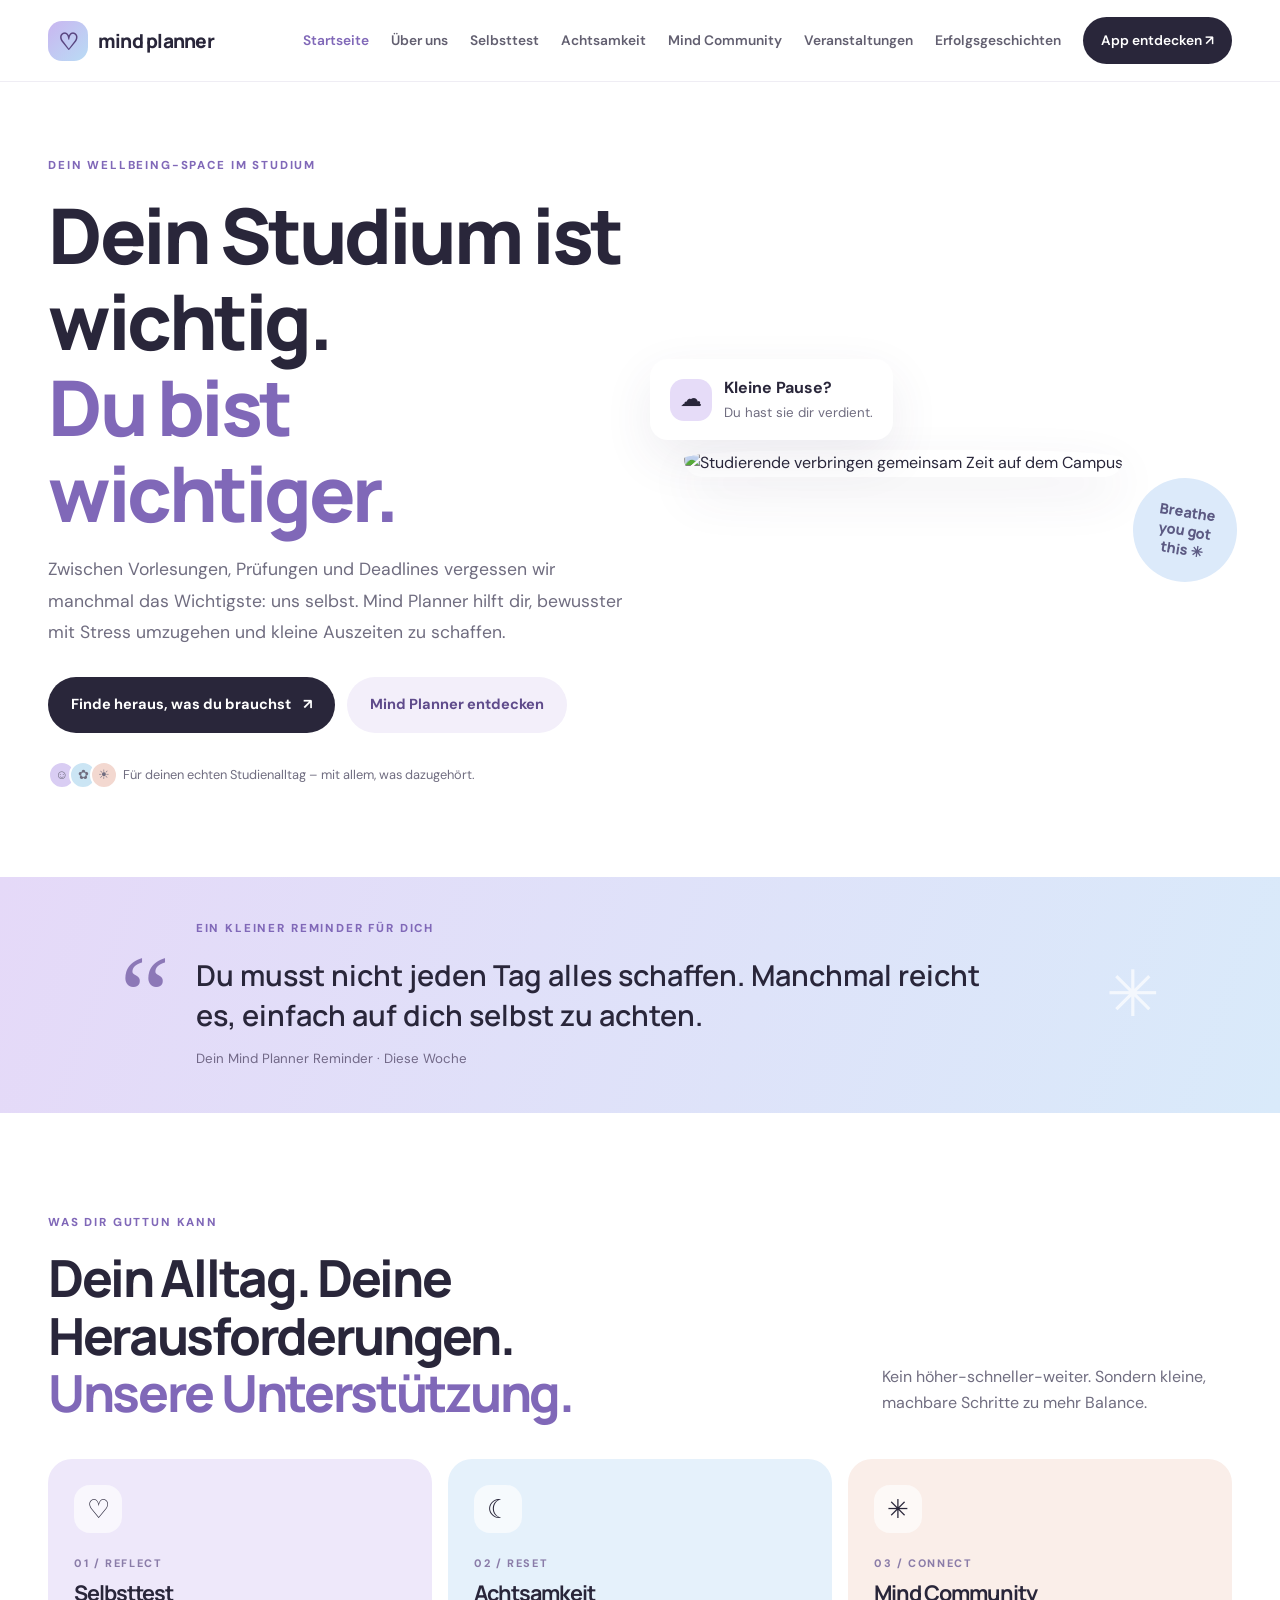
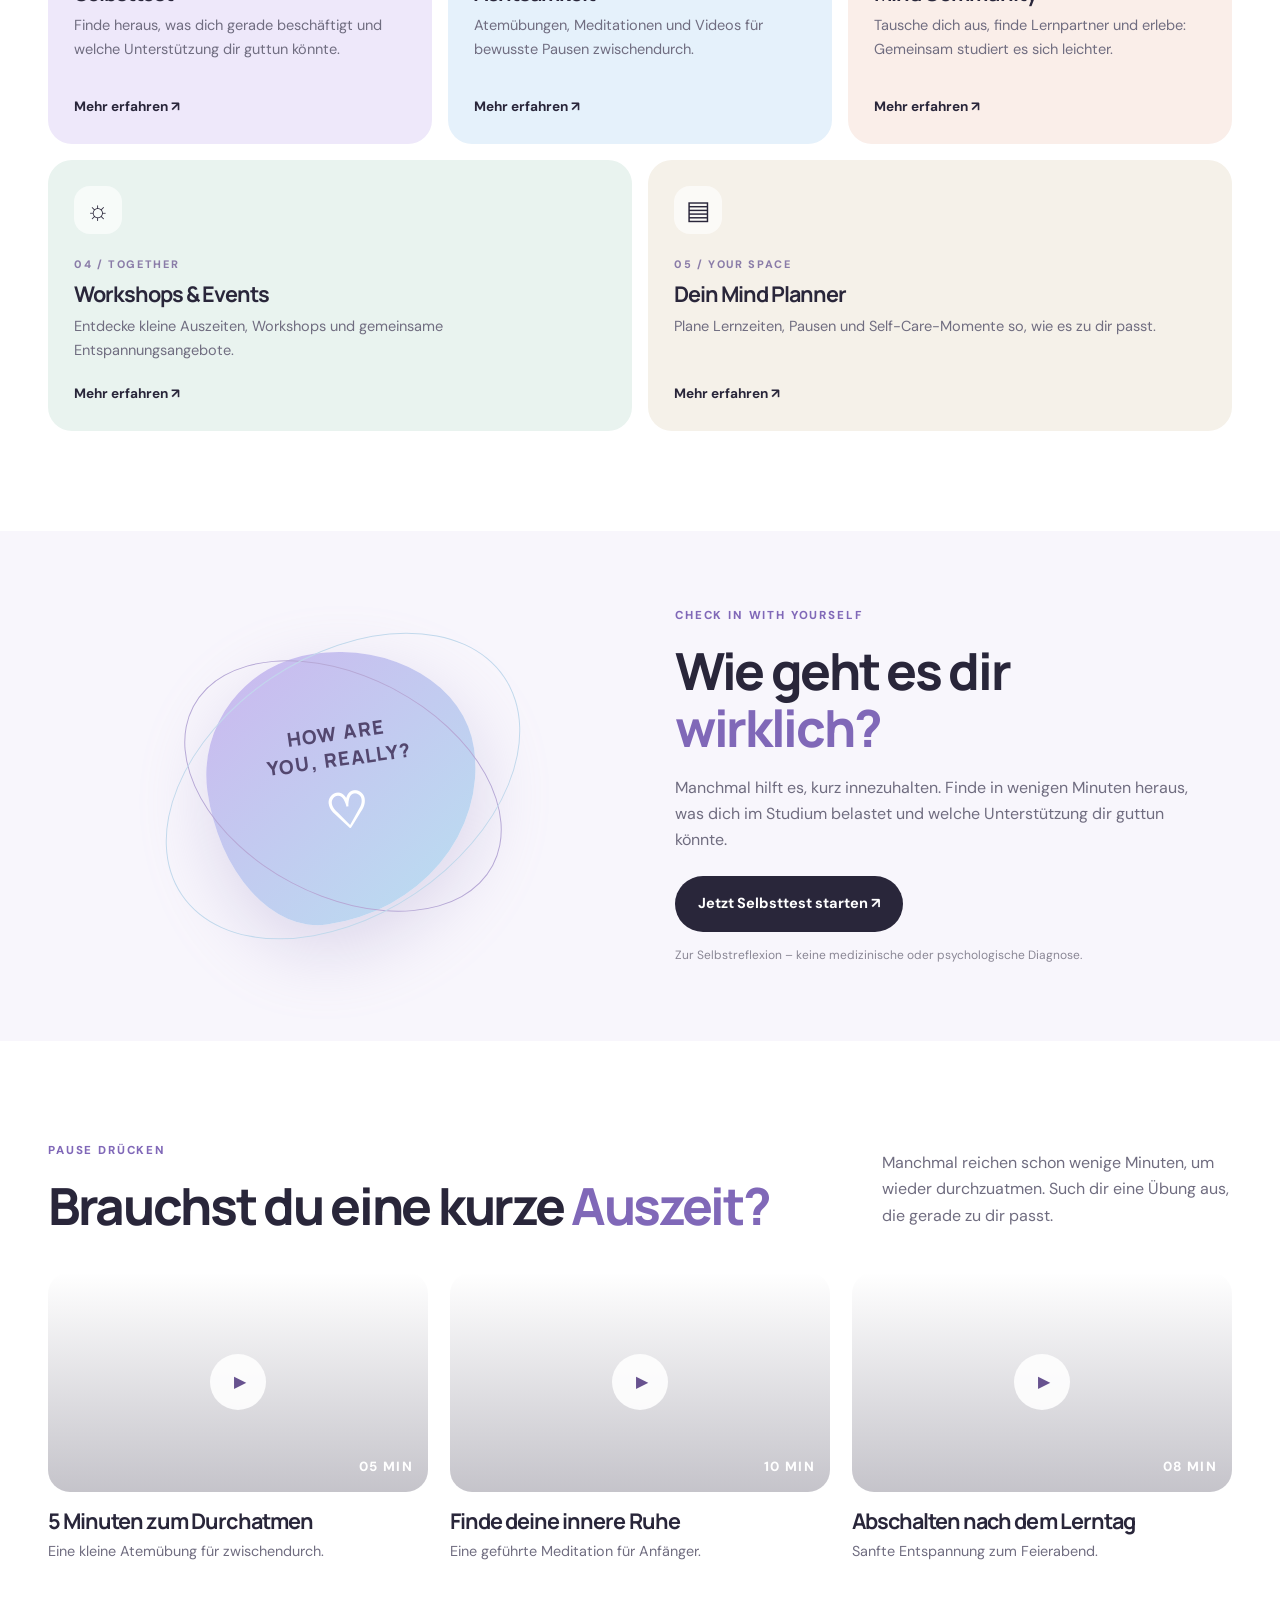
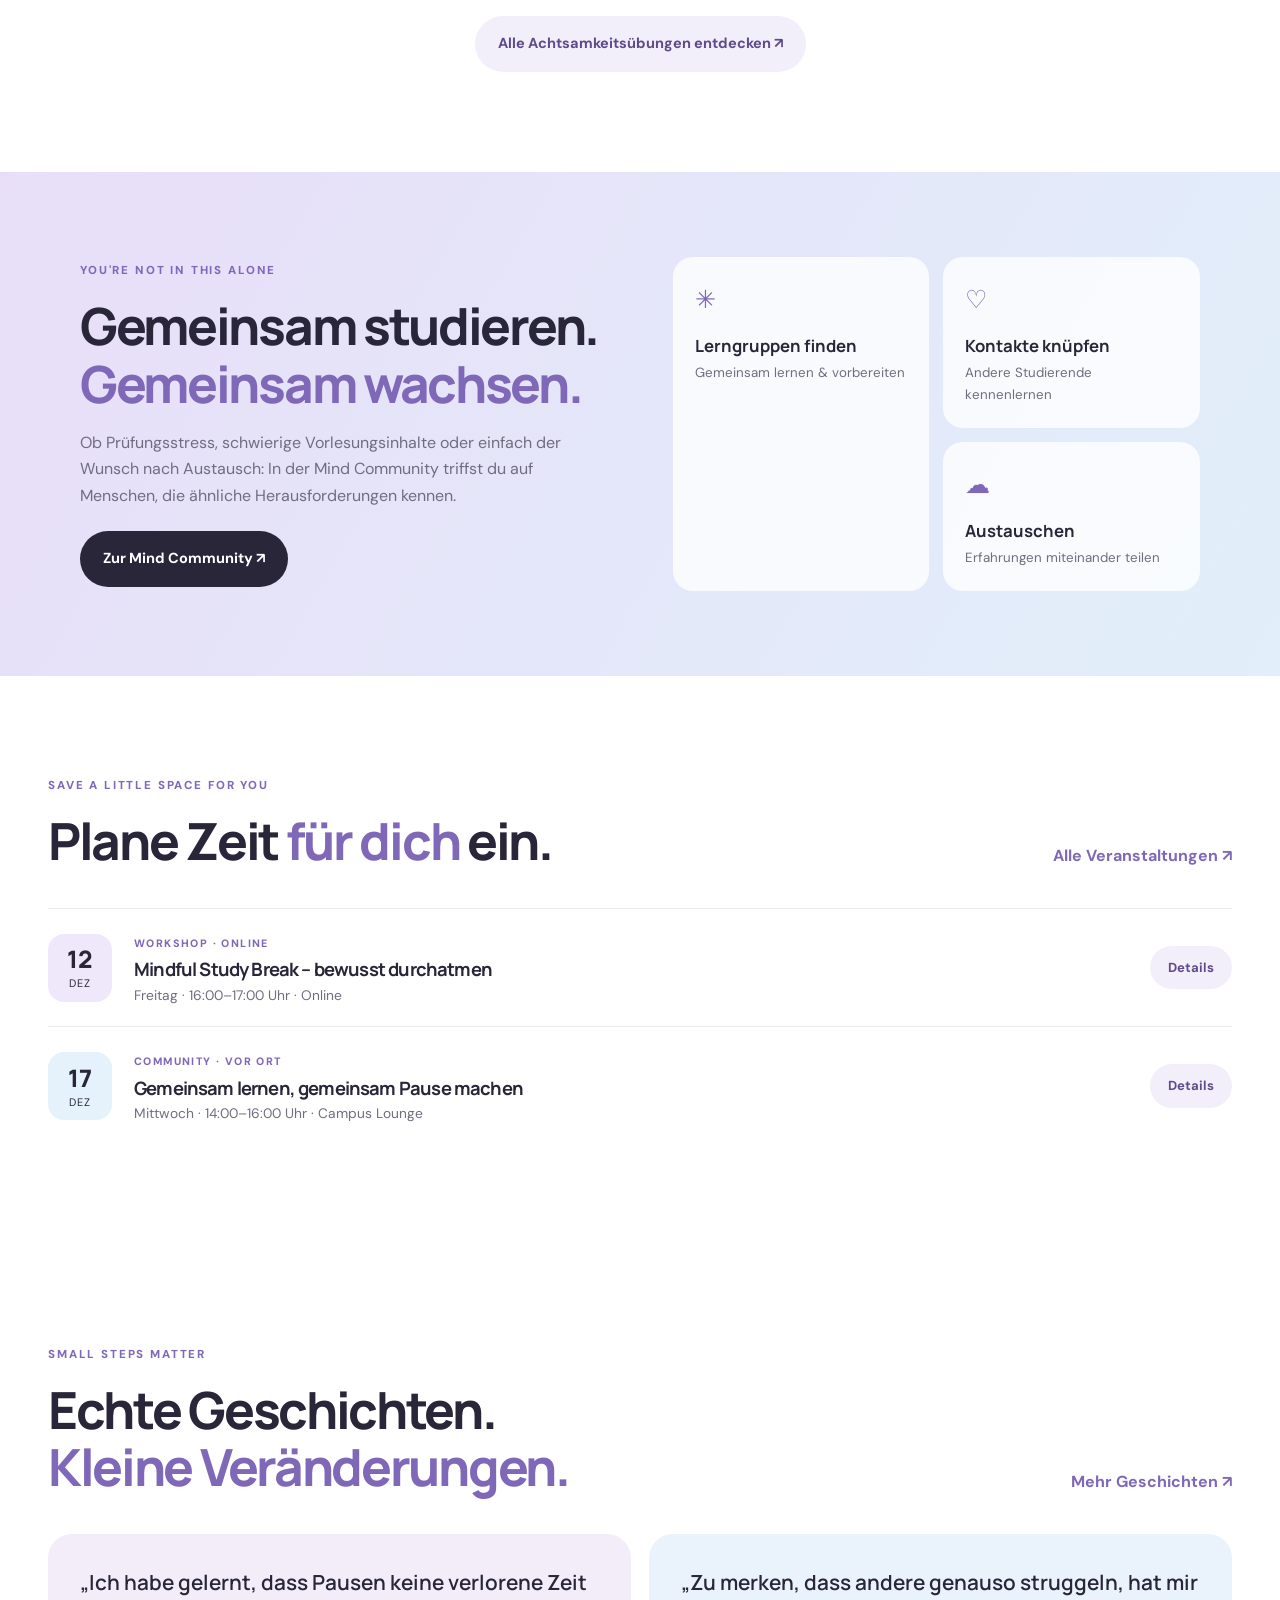
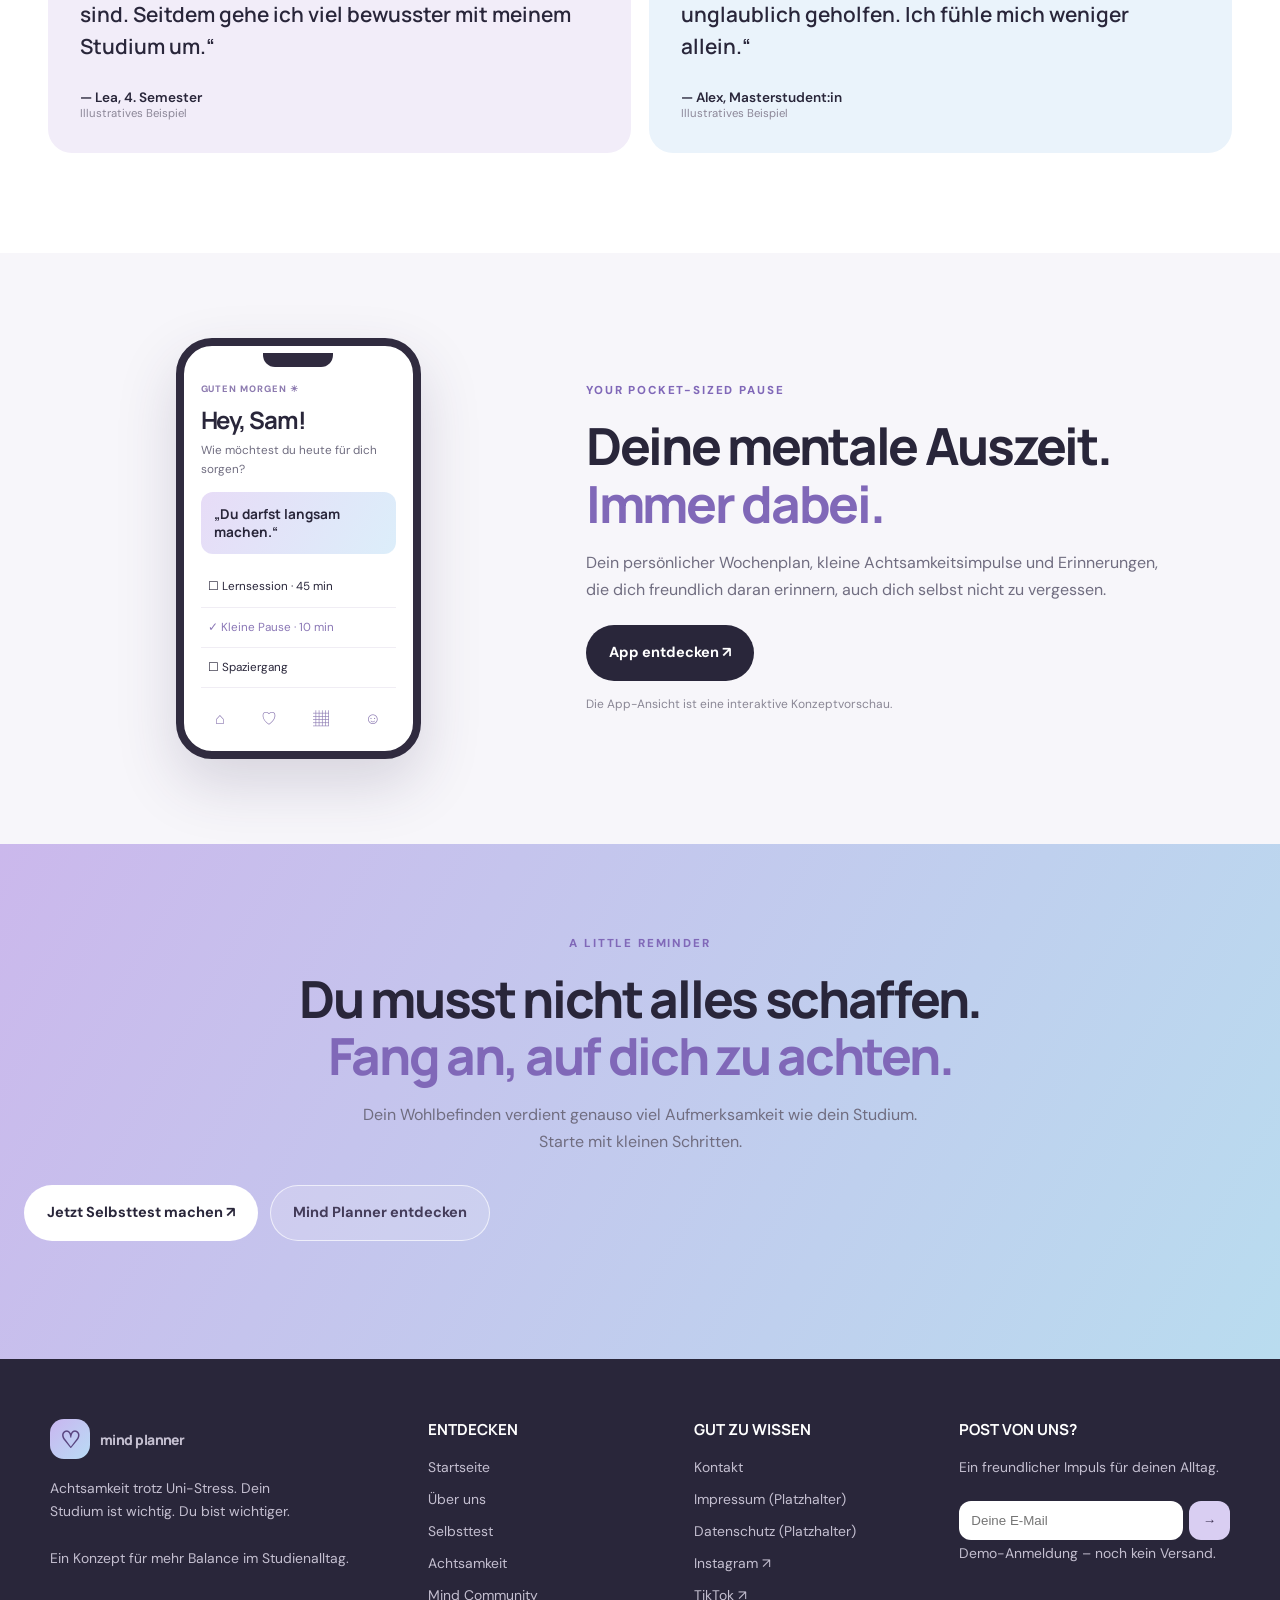
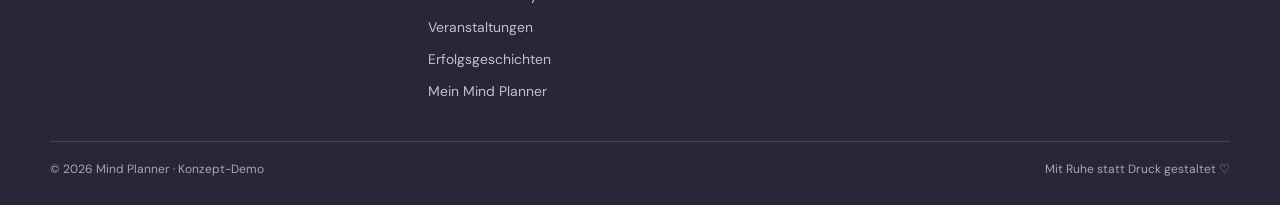
==== index.html @ 87c6ca59 "Add files via upload" ====
<!doctype html>
<html lang="de">
<head>
  <meta charset="utf-8"><meta name="viewport" content="width=device-width, initial-scale=1">
  <meta name="description" content="Mind Planner – Achtsamkeit trotz Uni-Stress. Dein Studium ist wichtig. Du bist wichtiger.">
  <title>Mind Planner – Achtsamkeit trotz Uni-Stress</title><link rel="stylesheet" href="styles.css">
</head>
<body>
<div id="site-header"></div>
<main>
<section class="hero">
  <div class="hero-copy">
    <span class="eyebrow">DEIN WELLBEING-SPACE IM STUDIUM</span>
    <h1>Dein Studium ist wichtig.<br><em>Du bist wichtiger.</em></h1>
    <p>Zwischen Vorlesungen, Prüfungen und Deadlines vergessen wir manchmal das Wichtigste: uns selbst. Mind Planner hilft dir, bewusster mit Stress umzugehen und kleine Auszeiten zu schaffen.</p>
    <div class="actions"><a class="btn primary" href="selbsttest.html">Finde heraus, was du brauchst <span>↗</span></a><a class="btn secondary" href="#angebote">Mind Planner entdecken</a></div>
    <div class="micro-proof"><span class="avatar-stack"><i>☺</i><i>✿</i><i>☀</i></span><span>Für deinen echten Studienalltag – mit allem, was dazugehört.</span></div>
  </div>
  <div class="hero-visual">
    <img src="https://images.unsplash.com/photo-1523240795612-9a054b0db644?auto=format&fit=crop&w=1100&q=85" alt="Studierende verbringen gemeinsam Zeit auf dem Campus">
    <div class="floating-note"><span class="note-icon">☁</span><div><b>Kleine Pause?</b><small>Du hast sie dir verdient.</small></div></div>
    <div class="hero-sticker">Breathe<br>you got<br>this ✳</div>
  </div>
</section>
<section class="quote-band"><div class="quote-mark">“</div><div><span class="eyebrow">EIN KLEINER REMINDER FÜR DICH</span><blockquote id="weekly-quote">Du musst nicht jeden Tag alles schaffen. Manchmal reicht es, einfach auf dich selbst zu achten.</blockquote><small id="quote-credit">Dein Mind Planner Reminder · Diese Woche</small></div><span class="sparkle">✳</span></section>
<section class="section" id="angebote">
  <div class="section-heading"><div><span class="eyebrow">WAS DIR GUTTUN KANN</span><h2>Dein Alltag. Deine Herausforderungen.<br><em>Unsere Unterstützung.</em></h2></div><p>Kein höher-schneller-weiter. Sondern kleine, machbare Schritte zu mehr Balance.</p></div>
  <div class="offer-grid">
    <a class="offer-card lilac" href="selbsttest.html"><span class="card-icon">♡</span><span class="card-no">01 / REFLECT</span><h3>Selbsttest</h3><p>Finde heraus, was dich gerade beschäftigt und welche Unterstützung dir guttun könnte.</p><b>Mehr erfahren ↗</b></a>
    <a class="offer-card blue" href="achtsamkeit.html"><span class="card-icon">☾</span><span class="card-no">02 / RESET</span><h3>Achtsamkeit</h3><p>Atemübungen, Meditationen und Videos für bewusste Pausen zwischendurch.</p><b>Mehr erfahren ↗</b></a>
    <a class="offer-card peach" href="community.html"><span class="card-icon">✳</span><span class="card-no">03 / CONNECT</span><h3>Mind Community</h3><p>Tausche dich aus, finde Lernpartner und erlebe: Gemeinsam studiert es sich leichter.</p><b>Mehr erfahren ↗</b></a>
    <a class="offer-card mint" href="veranstaltungen.html"><span class="card-icon">☼</span><span class="card-no">04 / TOGETHER</span><h3>Workshops & Events</h3><p>Entdecke kleine Auszeiten, Workshops und gemeinsame Entspannungsangebote.</p><b>Mehr erfahren ↗</b></a>
    <a class="offer-card cream" href="mein-planner.html"><span class="card-icon">▤</span><span class="card-no">05 / YOUR SPACE</span><h3>Dein Mind Planner</h3><p>Plane Lernzeiten, Pausen und Self-Care-Momente so, wie es zu dir passt.</p><b>Mehr erfahren ↗</b></a>
  </div>
</section>
<section class="selftest-teaser">
 <div class="blob-art"><div class="blob-inner"><span>HOW ARE<br>YOU, REALLY?</span><b>♡</b></div><i class="orbit o1"></i><i class="orbit o2"></i></div>
 <div><span class="eyebrow">CHECK IN WITH YOURSELF</span><h2>Wie geht es dir <em>wirklich?</em></h2><p>Manchmal hilft es, kurz innezuhalten. Finde in wenigen Minuten heraus, was dich im Studium belastet und welche Unterstützung dir guttun könnte.</p><a class="btn dark" href="selbsttest.html">Jetzt Selbsttest starten ↗</a><small class="disclaimer">Zur Selbstreflexion – keine medizinische oder psychologische Diagnose.</small></div>
</section>
<section class="section video-section">
 <div class="section-heading"><div><span class="eyebrow">PAUSE DRÜCKEN</span><h2>Brauchst du eine kurze <em>Auszeit?</em></h2></div><p>Manchmal reichen schon wenige Minuten, um wieder durchzuatmen. Such dir eine Übung aus, die gerade zu dir passt.</p></div>
 <div class="video-grid">
  <a class="video-card" href="achtsamkeit.html"><div class="video-image" style="background-image:url('https://images.unsplash.com/photo-1506126613408-eca07ce68773?auto=format&fit=crop&w=700&q=80')"><span class="play">▶</span><small>05 MIN</small></div><h3>5 Minuten zum Durchatmen</h3><p>Eine kleine Atemübung für zwischendurch.</p></a>
  <a class="video-card" href="achtsamkeit.html"><div class="video-image" style="background-image:url('https://images.unsplash.com/photo-1470252649378-9c29740c9fa8?auto=format&fit=crop&w=700&q=80')"><span class="play">▶</span><small>10 MIN</small></div><h3>Finde deine innere Ruhe</h3><p>Eine geführte Meditation für Anfänger.</p></a>
  <a class="video-card" href="achtsamkeit.html"><div class="video-image" style="background-image:url('https://images.unsplash.com/photo-1500530855697-b586d89ba3ee?auto=format&fit=crop&w=700&q=80')"><span class="play">▶</span><small>08 MIN</small></div><h3>Abschalten nach dem Lerntag</h3><p>Sanfte Entspannung zum Feierabend.</p></a>
 </div><div class="center"><a class="btn secondary" href="achtsamkeit.html">Alle Achtsamkeitsübungen entdecken ↗</a></div>
</section>
<section class="community-promo">
 <div class="community-copy"><span class="eyebrow">YOU'RE NOT IN THIS ALONE</span><h2>Gemeinsam studieren.<br><em>Gemeinsam wachsen.</em></h2><p>Ob Prüfungsstress, schwierige Vorlesungsinhalte oder einfach der Wunsch nach Austausch: In der Mind Community triffst du auf Menschen, die ähnliche Herausforderungen kennen.</p><a class="btn dark" href="community.html">Zur Mind Community ↗</a></div>
 <div class="community-tiles"><a href="community.html" class="mini-tile"><span>✳</span><b>Lerngruppen finden</b><small>Gemeinsam lernen & vorbereiten</small></a><a href="community.html" class="mini-tile"><span>♡</span><b>Kontakte knüpfen</b><small>Andere Studierende kennenlernen</small></a><a href="community.html" class="mini-tile"><span>☁</span><b>Austauschen</b><small>Erfahrungen miteinander teilen</small></a></div>
</section>
<section class="section events-preview">
 <div class="section-heading"><div><span class="eyebrow">SAVE A LITTLE SPACE FOR YOU</span><h2>Plane Zeit <em>für dich</em> ein.</h2></div><a class="text-link" href="veranstaltungen.html">Alle Veranstaltungen ↗</a></div>
 <div class="event-row"><div class="date-chip"><b>12</b><span>DEZ</span></div><div><span class="tag">WORKSHOP · ONLINE</span><h3>Mindful Study Break – bewusst durchatmen</h3><p>Freitag · 16:00–17:00 Uhr · Online</p></div><a class="btn secondary small" href="veranstaltungen.html">Details</a></div>
 <div class="event-row"><div class="date-chip blue-date"><b>17</b><span>DEZ</span></div><div><span class="tag">COMMUNITY · VOR ORT</span><h3>Gemeinsam lernen, gemeinsam Pause machen</h3><p>Mittwoch · 14:00–16:00 Uhr · Campus Lounge</p></div><a class="btn secondary small" href="veranstaltungen.html">Details</a></div>
</section>
<section class="section stories-section">
 <div class="section-heading"><div><span class="eyebrow">SMALL STEPS MATTER</span><h2>Echte Geschichten.<br><em>Kleine Veränderungen.</em></h2></div><a class="text-link" href="erfolgsgeschichten.html">Mehr Geschichten ↗</a></div>
 <div class="story-grid"><blockquote class="story-card">„Ich habe gelernt, dass Pausen keine verlorene Zeit sind. Seitdem gehe ich viel bewusster mit meinem Studium um.“<footer>— Lea, 4. Semester <small>Illustratives Beispiel</small></footer></blockquote><blockquote class="story-card blue-story">„Zu merken, dass andere genauso struggeln, hat mir unglaublich geholfen. Ich fühle mich weniger allein.“<footer>— Alex, Masterstudent:in <small>Illustratives Beispiel</small></footer></blockquote></div>
</section>
<section class="app-promo">
 <div class="phone-wrap"><div class="phone"><div class="phone-top"></div><small>GUTEN MORGEN ☀</small><h3>Hey, Sam!</h3><p>Wie möchtest du heute für dich sorgen?</p><div class="phone-quote">„Du darfst langsam machen.“</div><div class="phone-task">☐  Lernsession · 45 min</div><div class="phone-task checked">✓  Kleine Pause · 10 min</div><div class="phone-task">☐  Spaziergang</div><div class="phone-nav">⌂　　 ♡　　 ▦　　 ☺</div></div></div>
 <div><span class="eyebrow">YOUR POCKET-SIZED PAUSE</span><h2>Deine mentale Auszeit.<br><em>Immer dabei.</em></h2><p>Dein persönlicher Wochenplan, kleine Achtsamkeitsimpulse und Erinnerungen, die dich freundlich daran erinnern, auch dich selbst nicht zu vergessen.</p><a class="btn dark" href="mein-planner.html">App entdecken ↗</a><small class="disclaimer">Die App-Ansicht ist eine interaktive Konzeptvorschau.</small></div>
</section>
<section class="final-cta"><span class="eyebrow">A LITTLE REMINDER</span><h2>Du musst nicht alles schaffen.<br><em>Fang an, auf dich zu achten.</em></h2><p>Dein Wohlbefinden verdient genauso viel Aufmerksamkeit wie dein Studium. Starte mit kleinen Schritten.</p><div class="actions center"><a class="btn white" href="selbsttest.html">Jetzt Selbsttest machen ↗</a><a class="btn outline-light" href="mein-planner.html">Mind Planner entdecken</a></div></section>
</main>
<div id="site-footer"></div><script src="app.js"></script>
</body></html>
---- styles.css ----
@import url('https://fonts.googleapis.com/css2?family=DM+Sans:wght@400;500;600;700&family=Manrope:wght@400;500;600;700;800&display=swap');
:root{--ink:#29263a;--muted:#706d80;--lilac:#dcd2f5;--purple:#8068b8;--blue:#d6e8fa;--pale:#faf9fd;--line:#ece9f2;--white:#fff;--radius:26px;--shadow:0 18px 50px rgba(66,52,105,.09)}
*{box-sizing:border-box}html{scroll-behavior:smooth}body{margin:0;background:#fff;color:var(--ink);font-family:'DM Sans',sans-serif;line-height:1.65}h1,h2,h3{font-family:Manrope,sans-serif;line-height:1.12;letter-spacing:-.045em;margin:0 0 18px}h1{font-size:clamp(2.8rem,6vw,5.6rem);font-weight:800}h2{font-size:clamp(2.15rem,4vw,3.65rem);font-weight:750}h3{font-size:1.35rem}p{color:var(--muted);margin:0 0 22px}em{font-style:normal;color:var(--purple)}a{color:inherit;text-decoration:none}.site-header{height:82px;position:sticky;top:0;z-index:50;background:rgba(255,255,255,.91);backdrop-filter:blur(18px);border-bottom:1px solid rgba(236,233,242,.8)}.nav-wrap{max-width:1240px;height:100%;padding:0 28px;margin:auto;display:flex;align-items:center;justify-content:space-between;gap:24px}.brand{display:flex;align-items:center;gap:10px;font:800 1.2rem Manrope,sans-serif;letter-spacing:-.04em;white-space:nowrap}.brand img{width:42px;height:42px;object-fit:contain}.brand-mark{width:40px;height:40px;border-radius:14px;background:linear-gradient(135deg,#c9b6f0,#b9dcf5);display:grid;place-items:center;color:#59457f;font-size:23px}.nav-links{display:flex;align-items:center;gap:22px}.nav-links a{font-size:.86rem;font-weight:600;color:#625f70;transition:.2s}.nav-links a:hover,.nav-links a.active{color:var(--purple)}.nav-cta{padding:12px 18px;border-radius:99px;background:var(--ink);color:white!important}.menu-toggle{display:none;border:0;background:#f1edf8;border-radius:12px;padding:10px;font-size:20px}.hero{max-width:1240px;margin:auto;padding:74px 28px 88px;display:grid;grid-template-columns:1.03fr .97fr;gap:55px;align-items:center}.eyebrow{font-size:.72rem;font-weight:800;letter-spacing:.16em;color:var(--purple);display:block;margin-bottom:17px}.hero-copy>p{font-size:1.1rem;max-width:600px;line-height:1.8}.actions{display:flex;gap:12px;flex-wrap:wrap;margin:28px 0}.btn{display:inline-flex;align-items:center;justify-content:center;gap:12px;padding:15px 22px;border-radius:99px;font-weight:700;font-size:.91rem;transition:transform .2s,box-shadow .2s;border:1px solid transparent;cursor:pointer}.btn:hover{transform:translateY(-2px);box-shadow:var(--shadow)}.primary,.dark{background:var(--ink);color:white}.secondary{background:#f3effa;color:#5f4b8b}.small{padding:10px 17px;font-size:.82rem}.hero-visual{position:relative;padding:0 22px 18px 0}.hero-visual>img{width:100%;height:510px;object-fit:cover;border-radius:48% 48% 28px 28px;box-shadow:var(--shadow)}.floating-note{position:absolute;bottom:55px;left:-34px;background:white;padding:16px 20px;border-radius:18px;display:flex;gap:12px;align-items:center;box-shadow:var(--shadow)}.note-icon{width:42px;height:42px;background:#e6dcf8;border-radius:14px;display:grid;place-items:center;font-size:22px}.floating-note b,.floating-note small{display:block}.floating-note small{color:var(--muted)}.hero-sticker{position:absolute;right:-5px;top:28px;background:#dceafa;color:#5c5a83;width:104px;height:104px;border-radius:50%;display:grid;place-content:center;text-align:center;font:800 .9rem Manrope;transform:rotate(9deg)}.micro-proof{display:flex;align-items:center;gap:12px;color:var(--muted);font-size:.8rem}.avatar-stack{display:flex}.avatar-stack i{font-style:normal;width:28px;height:28px;border-radius:50%;background:#d9cdf3;border:2px solid white;display:grid;place-items:center;margin-right:-7px}.avatar-stack i:nth-child(2){background:#cbe5f4}.avatar-stack i:nth-child(3){background:#f3d8d0}.quote-band{background:linear-gradient(110deg,#e5d9f8,#d9eafa);padding:42px max(28px,calc((100% - 1040px)/2));display:flex;align-items:center;gap:26px;position:relative;overflow:hidden}.quote-mark{font:7rem Georgia;color:#8c78b7;line-height:.7}.quote-band blockquote{font:600 clamp(1.2rem,2.3vw,1.8rem) Manrope;margin:0 0 10px;max-width:800px}.quote-band small{color:#716887}.sparkle{font-size:4rem;color:#fff;opacity:.7;margin-left:auto}.section{max-width:1240px;margin:auto;padding:100px 28px}.section-heading{display:flex;justify-content:space-between;align-items:end;gap:35px;margin-bottom:38px}.section-heading h2{margin:0}.section-heading>p{max-width:350px;margin:0 0 5px}.offer-grid{display:grid;grid-template-columns:repeat(6,1fr);gap:16px}.offer-card{grid-column:span 2;min-height:285px;border-radius:24px;padding:26px;display:flex;flex-direction:column;align-items:flex-start;transition:.25s}.offer-card:nth-child(4),.offer-card:nth-child(5){grid-column:span 3;min-height:245px}.offer-card:hover{transform:translateY(-5px);box-shadow:var(--shadow)}.lilac{background:#eee8fa}.blue{background:#e5f1fb}.peach{background:#faeee9}.mint{background:#e9f3ef}.cream{background:#f5f1e9}.card-icon{font-size:26px;width:48px;height:48px;background:#ffffffa8;border-radius:16px;display:grid;place-items:center;margin-bottom:22px}.card-no{font-size:.68rem;letter-spacing:.15em;font-weight:800;color:#8a7ca8}.offer-card h3{margin:8px 0}.offer-card p{font-size:.91rem;margin-bottom:20px}.offer-card>b{font-size:.85rem;margin-top:auto}.selftest-teaser{background:#f8f6fc;display:grid;grid-template-columns:1fr 1fr;gap:70px;align-items:center;padding:75px max(28px,calc((100% - 1120px)/2))}.selftest-teaser p{max-width:520px}.blob-art{height:350px;display:grid;place-items:center;position:relative}.blob-inner{width:270px;height:270px;border-radius:46% 54% 63% 37%/45% 43% 57% 55%;background:linear-gradient(145deg,#cbb8ef,#b9dff1);display:grid;place-content:center;text-align:center;transform:rotate(-8deg);box-shadow:0 25px 70px #a69acb55}.blob-inner span{font:800 1.2rem Manrope;letter-spacing:.08em;color:#53476f}.blob-inner b{font-size:3rem;color:white}.orbit{position:absolute;border:1px solid #b7a9d6;border-radius:50%;width:340px;height:220px;transform:rotate(28deg)}.o2{width:390px;height:260px;transform:rotate(-34deg);border-color:#c2d9ec}.disclaimer{display:block;font-size:.75rem;color:#8a8795;margin-top:14px}.video-grid{display:grid;grid-template-columns:repeat(3,1fr);gap:22px}.video-card{display:block}.video-image{height:220px;background-size:cover;background-position:center;border-radius:22px;position:relative;overflow:hidden}.video-image:after{content:"";position:absolute;inset:0;background:linear-gradient(0deg,#25203944,transparent)}.play{position:absolute;z-index:1;left:50%;top:50%;transform:translate(-50%,-50%);width:56px;height:56px;border-radius:50%;display:grid;place-items:center;background:#ffffffdf;color:#67528f;padding-left:3px}.video-image small{position:absolute;z-index:1;bottom:14px;right:15px;color:white;font-weight:800;letter-spacing:.1em}.video-card h3{margin:17px 0 7px}.video-card p{font-size:.9rem}.center{text-align:center;margin-top:30px}.community-promo{background:linear-gradient(120deg,#e8def8,#e1effa);padding:85px max(28px,calc((100% - 1120px)/2));display:grid;grid-template-columns:1fr 1fr;gap:65px;align-items:center}.community-copy p{max-width:510px}.community-tiles{display:grid;grid-template-columns:1fr 1fr;gap:14px}.mini-tile{background:#ffffffc9;border-radius:20px;padding:22px;min-height:145px;display:flex;flex-direction:column}.mini-tile:first-child{grid-row:span 2}.mini-tile span{font-size:25px;color:var(--purple);margin-bottom:14px}.mini-tile b{font:700 1.05rem Manrope}.mini-tile small{color:var(--muted);margin-top:5px}.text-link{font-weight:700;color:var(--purple);white-space:nowrap}.event-row{display:flex;align-items:center;gap:22px;padding:20px 0;border-top:1px solid var(--line)}.date-chip{width:64px;height:68px;background:#eee8fa;border-radius:16px;display:grid;place-content:center;text-align:center;flex-shrink:0}.date-chip b{font:800 1.5rem Manrope}.date-chip span{font-size:.68rem;letter-spacing:.12em}.blue-date{background:#e5f1fb}.event-row h3{margin:4px 0;font-size:1.15rem}.event-row p{margin:0;font-size:.86rem}.event-row .btn{margin-left:auto}.tag{font-size:.67rem;letter-spacing:.13em;font-weight:800;color:var(--purple)}.story-grid{display:grid;grid-template-columns:1fr 1fr;gap:18px}.story-card{margin:0;padding:32px;border-radius:24px;background:#f2edf9;font:600 1.3rem Manrope;line-height:1.55}.story-card footer{font:600 .85rem 'DM Sans';margin-top:26px}.story-card footer small{display:block;color:#8c8798;font-weight:400}.blue-story{background:#eaf3fb}.app-promo{background:#f7f6fa;padding:85px max(28px,calc((100% - 1080px)/2));display:grid;grid-template-columns:.8fr 1.2fr;gap:90px;align-items:center}.phone-wrap{display:flex;justify-content:center}.phone{width:245px;background:white;border:8px solid #302b3f;border-radius:36px;padding:28px 17px 18px;box-shadow:0 25px 60px #3b31552c;position:relative}.phone-top{position:absolute;top:7px;left:50%;transform:translateX(-50%);width:70px;height:14px;background:#302b3f;border-radius:0 0 12px 12px}.phone>small{font-size:.58rem;color:#8d7bb0;font-weight:800;letter-spacing:.1em}.phone h3{margin:7px 0;font-size:1.5rem}.phone p{font-size:.73rem;margin-bottom:13px}.phone-quote{background:linear-gradient(120deg,#e7dcf7,#dceefa);border-radius:12px;padding:13px;font:700 .85rem Manrope;margin-bottom:13px}.phone-task{padding:10px 7px;border-bottom:1px solid #f0edf4;font-size:.73rem}.checked{color:#8b78b6}.phone-nav{margin-top:18px;text-align:center;color:#8c7ab2}.final-cta{background:linear-gradient(120deg,#cbb8ec,#b9dcef);text-align:center;padding:90px 24px}.final-cta h2{font-size:clamp(2.2rem,4vw,3.8rem)}.final-cta p{max-width:580px;margin:0 auto}.white{background:white;color:var(--ink)}.outline-light{border-color:#ffffffa8;color:#443c5a;background:#ffffff28}.site-footer{background:#29263a;color:white;padding:60px 28px 25px}.footer-inner{max-width:1180px;margin:auto;display:grid;grid-template-columns:1.5fr 1fr 1fr 1.2fr;gap:40px}.footer-inner p,.footer-inner a,.footer-inner small{color:#c4bfd0;font-size:.87rem}.footer-inner h4{font:700 .95rem Manrope;margin:0 0 16px}.footer-links{display:grid;gap:9px}.footer-brand{color:white}.newsletter{display:flex;gap:6px}.newsletter input{min-width:0;width:100%;padding:12px;border-radius:12px;border:0}.newsletter button{border:0;border-radius:12px;background:#d9cef2;padding:0 14px;color:#3b3151;font-weight:800}.footer-bottom{max-width:1180px;margin:38px auto 0;padding-top:18px;border-top:1px solid #ffffff22;display:flex;justify-content:space-between;color:#aaa4b8;font-size:.75rem}
.page-hero{background:linear-gradient(120deg,#eee8fa,#e4f1fb);padding:78px 28px;text-align:center}.page-hero h1{font-size:clamp(2.6rem,5vw,4.5rem);max-width:900px;margin:0 auto 18px}.page-hero p{max-width:680px;margin:0 auto}.content-wrap{max-width:1100px;padding:65px 28px;margin:auto}.panel{background:#f8f6fb;border-radius:24px;padding:28px;margin:18px 0}.panel h2{font-size:1.8rem}.field{display:grid;gap:8px;margin:16px 0}.field label{font-weight:700;font-size:.9rem}.field input,.field select,.field textarea,.search-input{width:100%;padding:14px 16px;border:1px solid #e5e0ed;border-radius:13px;background:white;font:inherit;color:var(--ink)}.field textarea{min-height:100px}.progress{height:8px;background:#e9e4f0;border-radius:9px;overflow:hidden;margin:15px 0 25px}.progress span{height:100%;display:block;background:linear-gradient(90deg,#a78ad5,#9bcbe8);width:0;transition:width .3s}.choice-list{display:grid;gap:10px}.choice{border:1px solid #e4dfec;background:white;padding:14px 16px;border-radius:14px;text-align:left;font:600 .95rem 'DM Sans';cursor:pointer}.choice.selected{border-color:#9a82c5;background:#f0eafa}.result-box{background:linear-gradient(120deg,#e6daf7,#dceefa);padding:28px;border-radius:22px}.filter-row{display:flex;gap:9px;flex-wrap:wrap;margin:22px 0}.filter-btn{border:1px solid #e5e0ed;background:white;border-radius:99px;padding:9px 15px;cursor:pointer;font-weight:600;color:#6c647b}.filter-btn.active{background:#7e69ae;color:white;border-color:#7e69ae}.resource-grid,.group-grid,.event-grid{display:grid;grid-template-columns:repeat(3,1fr);gap:18px}.resource-card,.group-card,.event-card{border:1px solid var(--line);border-radius:20px;padding:20px;background:white}.resource-card .thumb{height:145px;border-radius:14px;background:linear-gradient(135deg,#d9c9f2,#c7e2f4);display:grid;place-items:center;font-size:38px;margin-bottom:15px}.resource-card h3,.group-card h3,.event-card h3{margin:8px 0;font-size:1.12rem}.resource-card p,.group-card p,.event-card p{font-size:.87rem}.group-card .meta{font-size:.76rem;color:#877c9a;font-weight:700}.inline-form{display:flex;gap:10px;flex-wrap:wrap}.inline-form>*{flex:1;min-width:180px}.notice{font-size:.8rem;color:#898395;background:#f7f5fa;padding:12px 15px;border-radius:12px}.calendar-head{display:flex;justify-content:space-between;align-items:center;margin-bottom:18px}.calendar-grid{display:grid;grid-template-columns:repeat(7,1fr);border:1px solid var(--line);border-radius:16px;overflow:hidden}.calendar-grid div{padding:12px 5px;min-height:68px;border-right:1px solid var(--line);border-bottom:1px solid var(--line);font-size:.8rem}.calendar-grid .day-name{background:#f6f3fa;min-height:auto;font-weight:800;text-align:center}.calendar-grid .has-event{background:#eee8fa;color:#5c4a83;font-weight:800}.planner-grid{display:grid;grid-template-columns:repeat(7,1fr);gap:9px}.planner-day{background:#f7f4fb;border-radius:15px;padding:12px;min-height:145px}.planner-day b{font-size:.8rem}.planner-day input{width:100%;border:0;border-bottom:1px solid #ddd4ea;background:transparent;padding:8px 0;font:inherit;font-size:.75rem}.task-check{display:flex;gap:7px;align-items:center;font-size:.8rem;margin:8px 0}.task-check input{accent-color:#8068b8}.story-long{padding:26px;border-radius:20px;background:#f5f1fa;margin:15px 0}.story-long p{font-size:1.05rem}.about-values{display:grid;grid-template-columns:repeat(4,1fr);gap:13px}.value{background:#f2edf9;padding:22px;border-radius:18px}.value b{display:block;font:700 1.1rem Manrope;margin:10px 0}.hidden{display:none!important}
@media(max-width:980px){.nav-links{gap:12px}.nav-links a{font-size:.78rem}.nav-cta{display:none}.hero{gap:30px}.hero-visual>img{height:430px}.footer-inner{grid-template-columns:1fr 1fr}.resource-grid,.group-grid,.event-grid{grid-template-columns:repeat(2,1fr)}}
@media(max-width:760px){.site-header{height:70px}.nav-wrap{padding:0 18px}.menu-toggle{display:block}.nav-links{display:none;position:absolute;top:69px;left:0;right:0;background:white;padding:18px 22px 25px;box-shadow:0 20px 25px #33284b18;flex-direction:column;align-items:stretch}.nav-links.open{display:flex}.nav-links a{font-size:.95rem;padding:7px}.nav-cta{display:block;text-align:center}.hero{grid-template-columns:1fr;padding:48px 22px 65px}.hero-visual{margin:10px 8px 0 28px}.hero-visual>img{height:390px}.floating-note{left:-25px}.section{padding:70px 22px}.section-heading{display:block}.section-heading>p{margin-top:18px}.offer-grid{grid-template-columns:1fr 1fr}.offer-card,.offer-card:nth-child(4),.offer-card:nth-child(5){grid-column:span 1;min-height:270px;padding:20px}.offer-card:last-child{grid-column:span 2;min-height:220px}.selftest-teaser,.community-promo,.app-promo{grid-template-columns:1fr;gap:30px;padding:65px 22px}.blob-art{height:280px;order:2}.blob-inner{width:220px;height:220px}.orbit{width:280px}.video-grid{grid-template-columns:1fr}.video-image{height:230px}.community-tiles{gap:10px}.mini-tile{padding:17px}.event-row{gap:12px}.event-row .btn{padding:9px 12px}.story-grid{grid-template-columns:1fr}.footer-inner{grid-template-columns:1fr 1fr;gap:28px}.resource-grid,.group-grid,.event-grid{grid-template-columns:1fr 1fr}.planner-grid{grid-template-columns:repeat(2,1fr)}.about-values{grid-template-columns:1fr 1fr}.page-hero{padding:58px 22px}.content-wrap{padding:45px 20px}.calendar-grid div{min-height:48px;padding:8px 2px;font-size:.68rem}}
@media(max-width:460px){.offer-grid{grid-template-columns:1fr}.offer-card,.offer-card:nth-child(4),.offer-card:nth-child(5),.offer-card:last-child{grid-column:span 1;min-height:220px}.resource-grid,.group-grid,.event-grid{grid-template-columns:1fr}.footer-inner{grid-template-columns:1fr}.footer-bottom{display:block}.actions .btn{width:100%}.hero-visual>img{height:320px}.floating-note{bottom:28px}.quote-band{padding:32px 20px;gap:12px}.quote-mark{font-size:4rem}.sparkle{display:none}.calendar-grid div{min-height:42px;font-size:.62rem}}
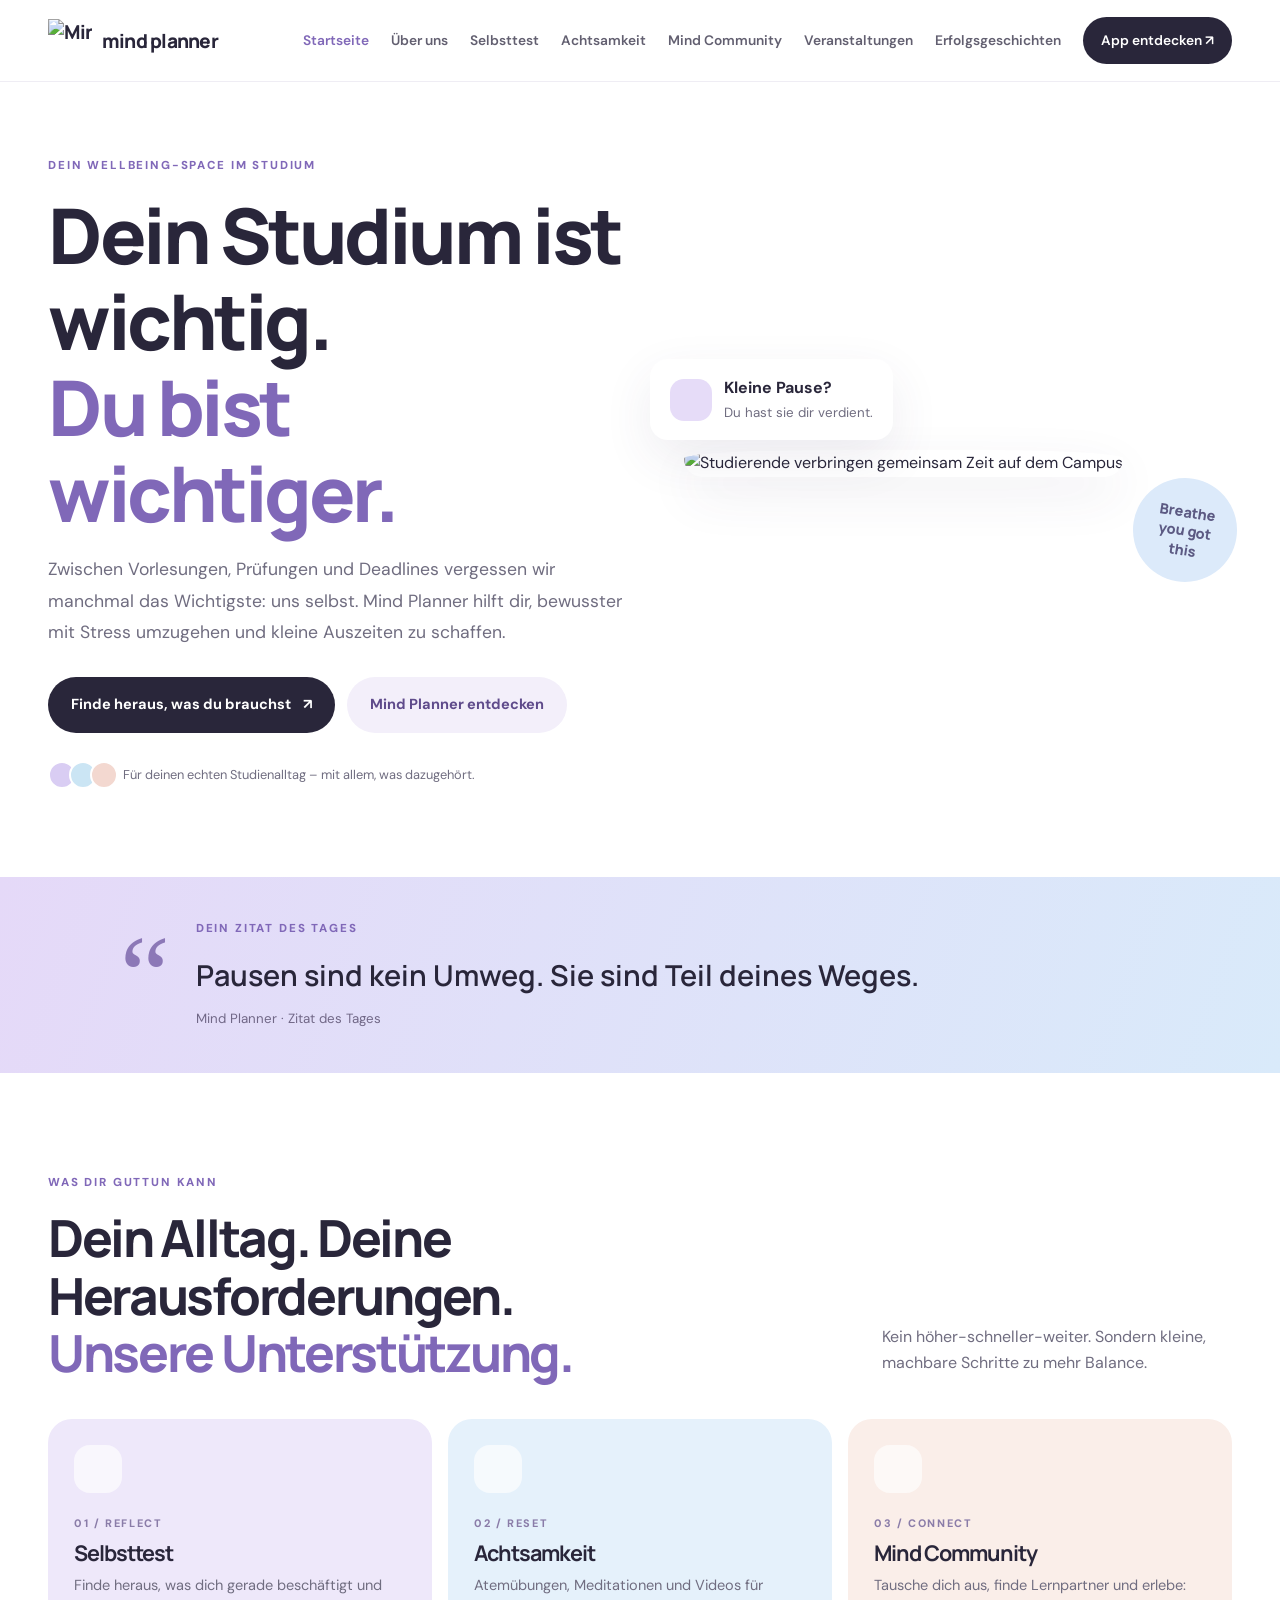
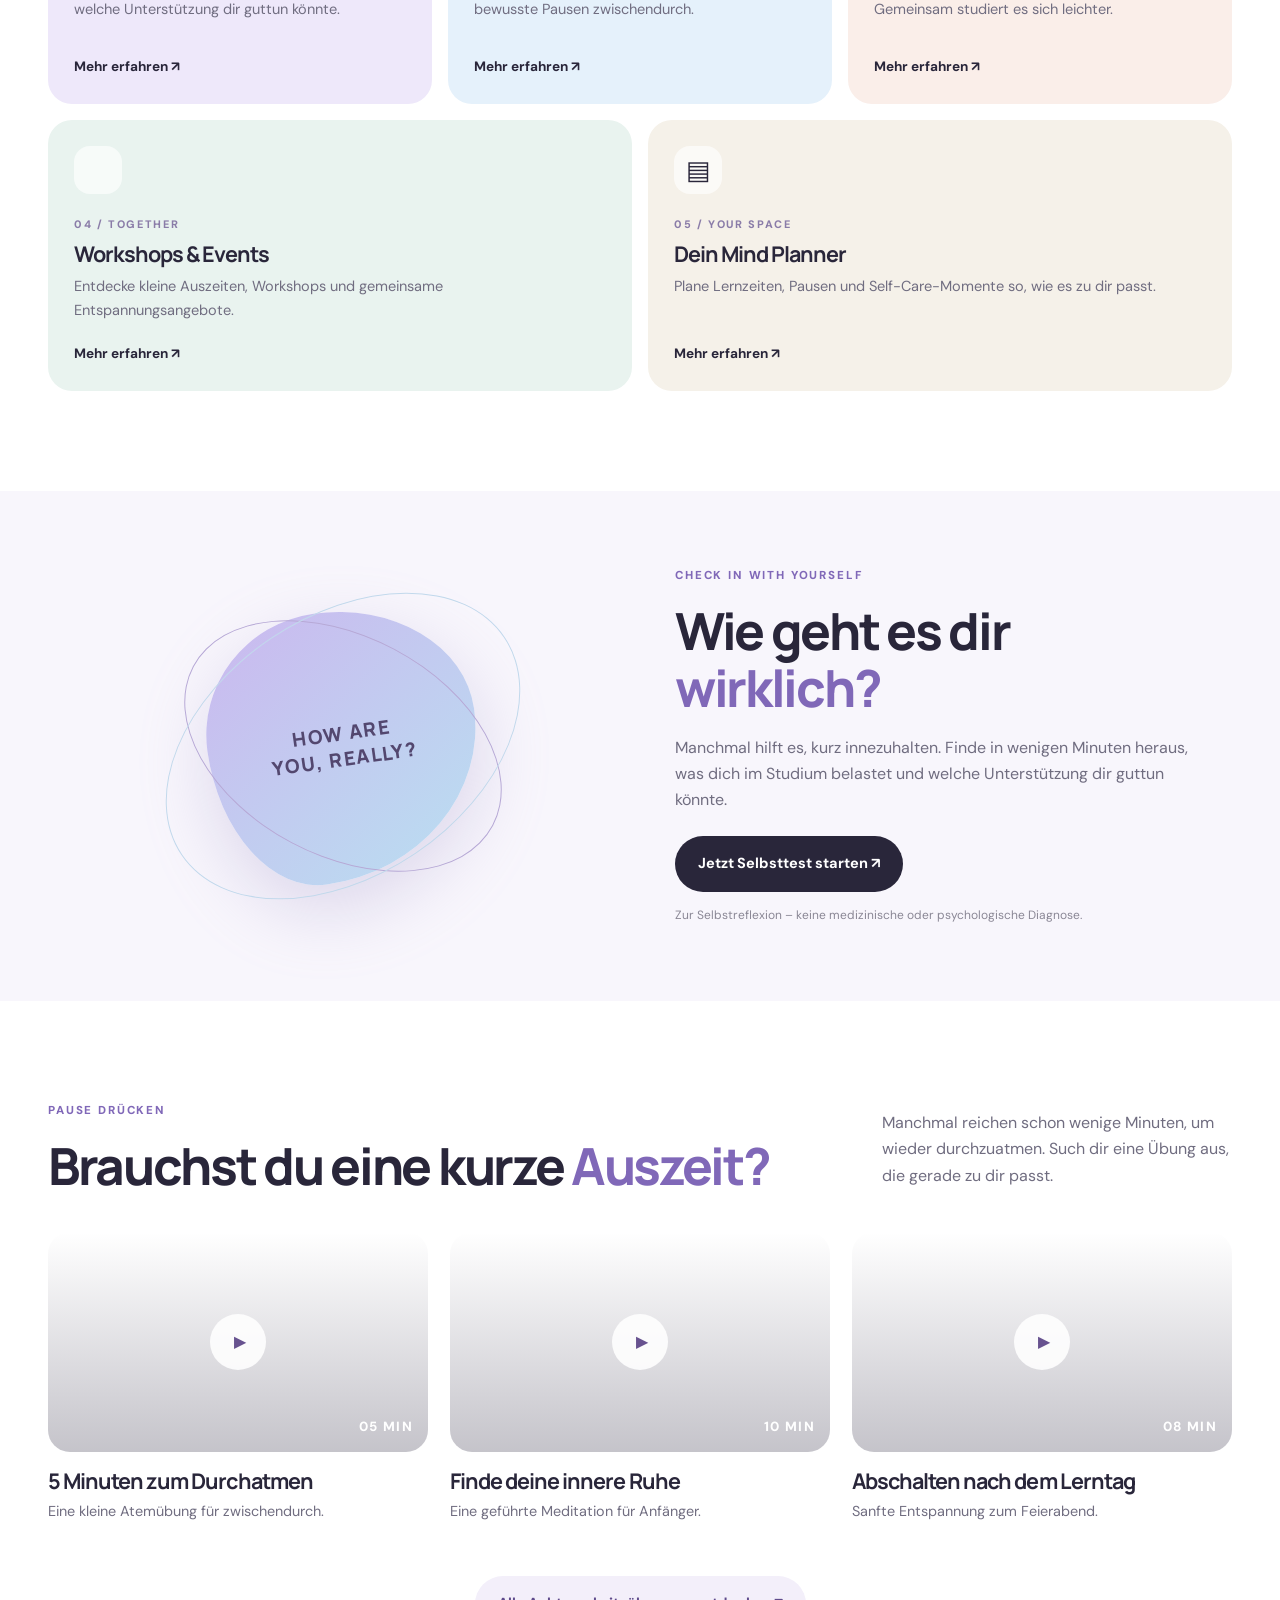
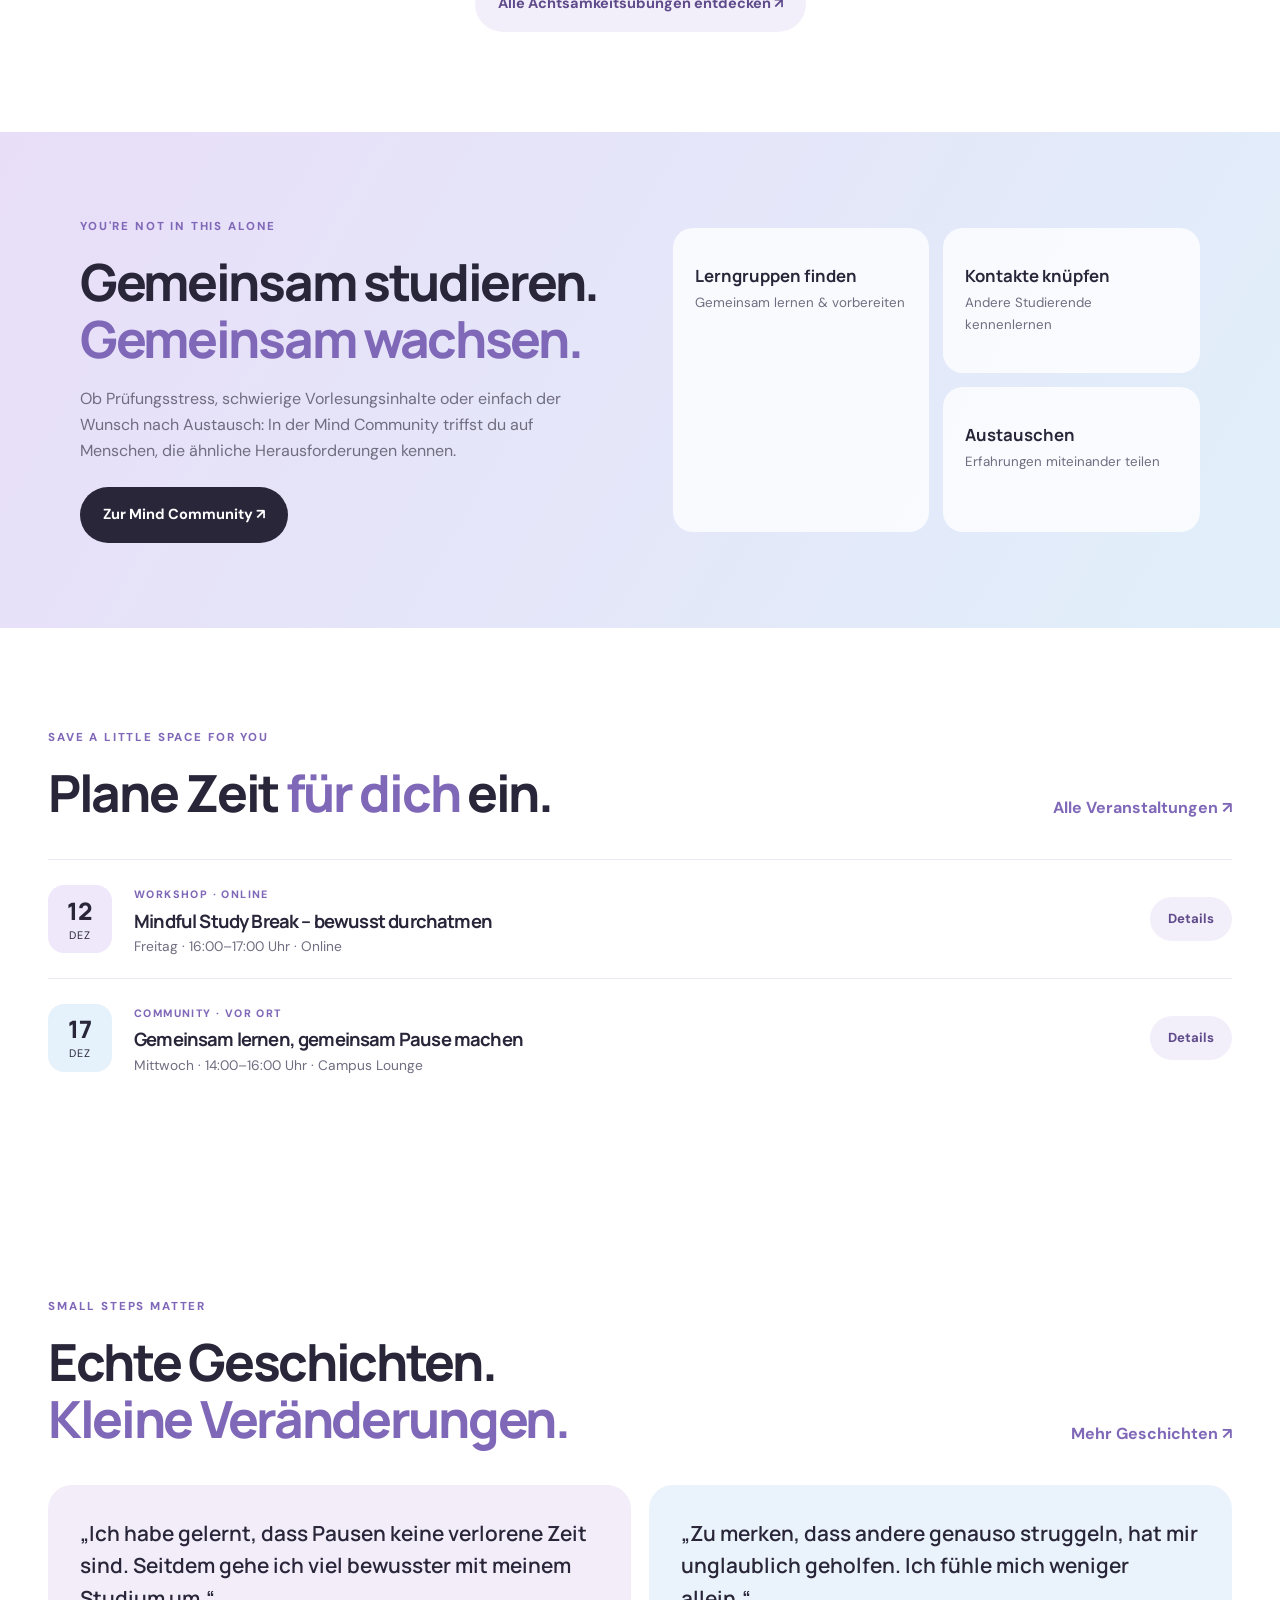
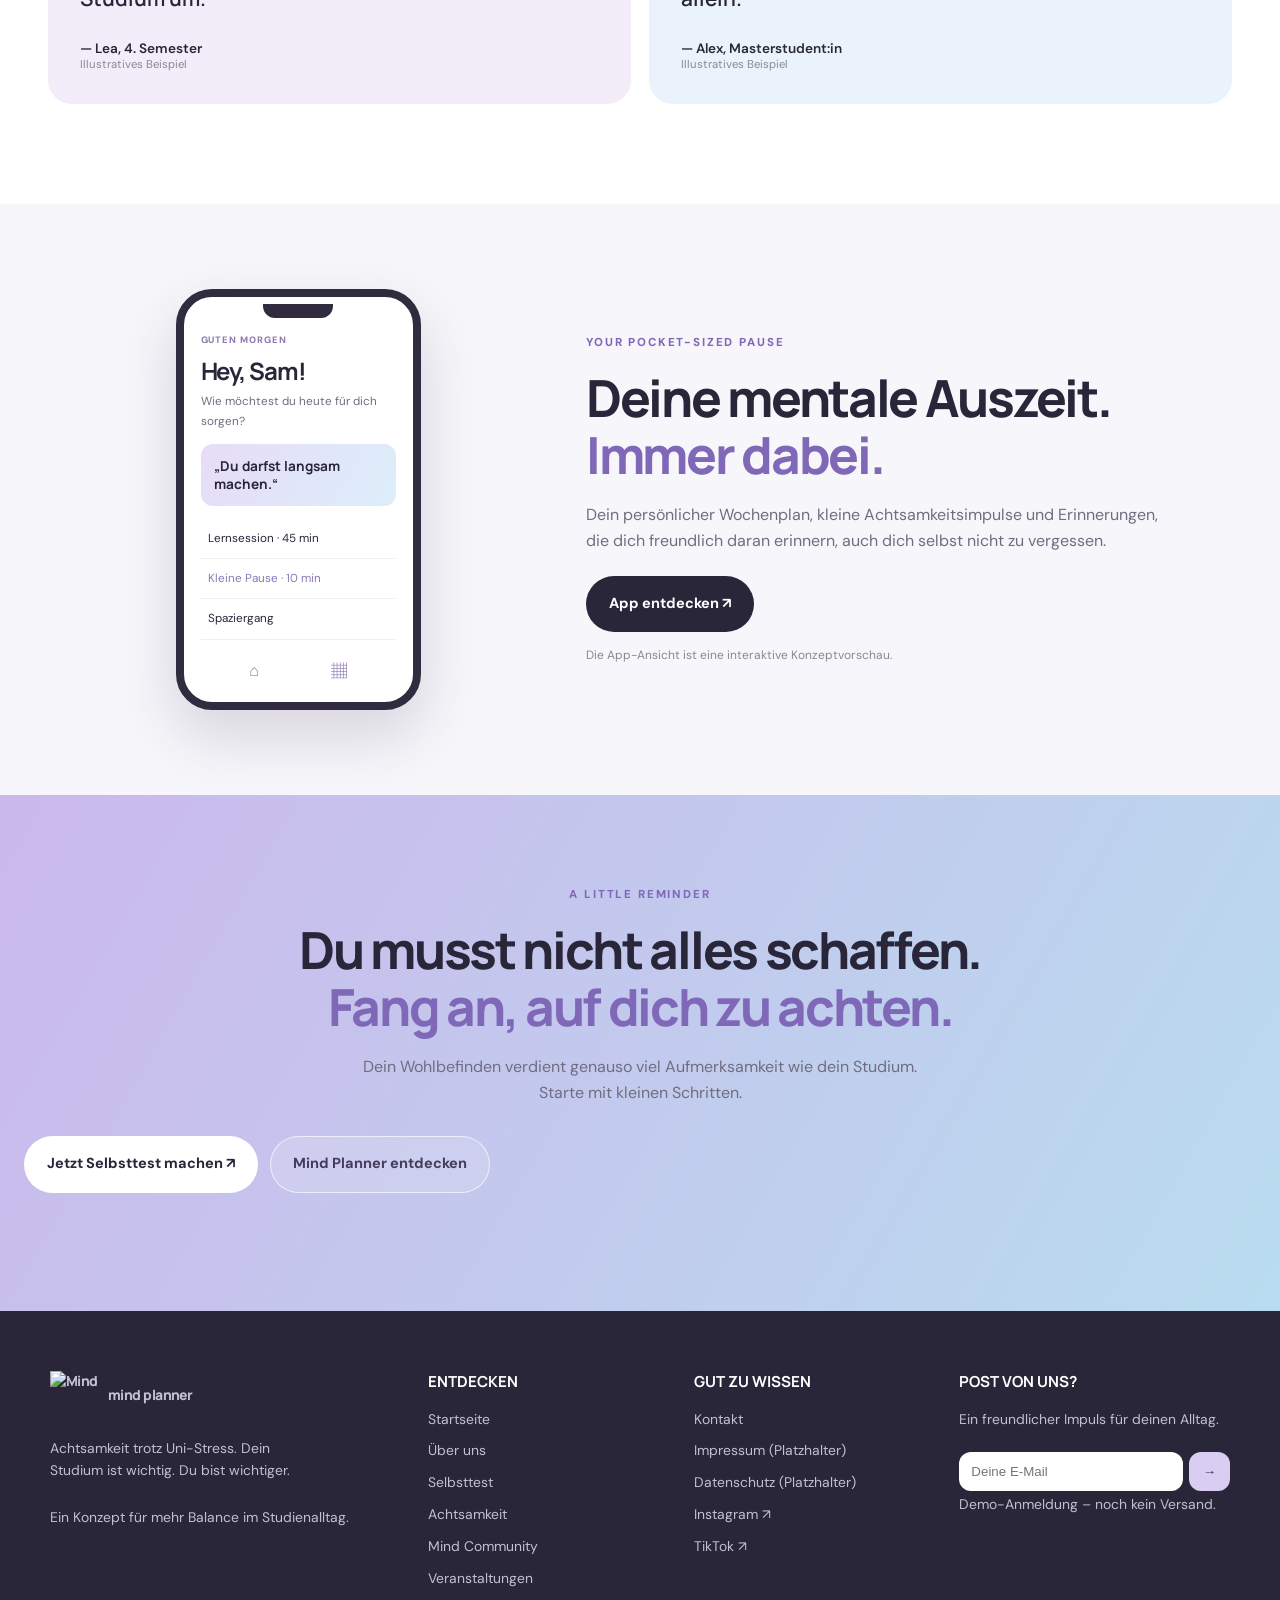
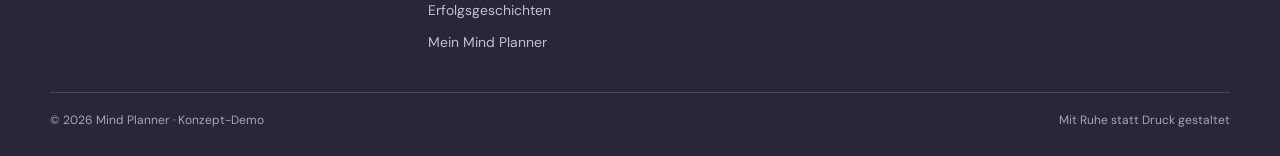
==== commit 4cce672f: "Add files via upload" ====
--- a/index.html
+++ b/index.html
@@ -14,27 +14,27 @@
     <h1>Dein Studium ist wichtig.<br><em>Du bist wichtiger.</em></h1>
     <p>Zwischen Vorlesungen, Prüfungen und Deadlines vergessen wir manchmal das Wichtigste: uns selbst. Mind Planner hilft dir, bewusster mit Stress umzugehen und kleine Auszeiten zu schaffen.</p>
     <div class="actions"><a class="btn primary" href="selbsttest.html">Finde heraus, was du brauchst <span>↗</span></a><a class="btn secondary" href="#angebote">Mind Planner entdecken</a></div>
-    <div class="micro-proof"><span class="avatar-stack"><i>☺</i><i>✿</i><i>☀</i></span><span>Für deinen echten Studienalltag – mit allem, was dazugehört.</span></div>
+    <div class="micro-proof"><span class="avatar-stack"><i></i><i></i><i></i></span><span>Für deinen echten Studienalltag – mit allem, was dazugehört.</span></div>
   </div>
   <div class="hero-visual">
     <img src="https://images.unsplash.com/photo-1523240795612-9a054b0db644?auto=format&fit=crop&w=1100&q=85" alt="Studierende verbringen gemeinsam Zeit auf dem Campus">
-    <div class="floating-note"><span class="note-icon">☁</span><div><b>Kleine Pause?</b><small>Du hast sie dir verdient.</small></div></div>
-    <div class="hero-sticker">Breathe<br>you got<br>this ✳</div>
+    <div class="floating-note"><span class="note-icon"></span><div><b>Kleine Pause?</b><small>Du hast sie dir verdient.</small></div></div>
+    <div class="hero-sticker">Breathe<br>you got<br>this</div>
   </div>
 </section>
-<section class="quote-band"><div class="quote-mark">“</div><div><span class="eyebrow">EIN KLEINER REMINDER FÜR DICH</span><blockquote id="weekly-quote">Du musst nicht jeden Tag alles schaffen. Manchmal reicht es, einfach auf dich selbst zu achten.</blockquote><small id="quote-credit">Dein Mind Planner Reminder · Diese Woche</small></div><span class="sparkle">✳</span></section>
+<section class="quote-band"><div class="quote-mark">“</div><div><span class="eyebrow">DEIN ZITAT DES TAGES</span><blockquote id="weekly-quote">Du musst nicht jeden Tag alles schaffen. Manchmal reicht es, einfach auf dich selbst zu achten.</blockquote><small id="quote-credit">Dein Mind Planner Reminder · Heute</small></div><span class="sparkle"></span></section>
 <section class="section" id="angebote">
   <div class="section-heading"><div><span class="eyebrow">WAS DIR GUTTUN KANN</span><h2>Dein Alltag. Deine Herausforderungen.<br><em>Unsere Unterstützung.</em></h2></div><p>Kein höher-schneller-weiter. Sondern kleine, machbare Schritte zu mehr Balance.</p></div>
   <div class="offer-grid">
-    <a class="offer-card lilac" href="selbsttest.html"><span class="card-icon">♡</span><span class="card-no">01 / REFLECT</span><h3>Selbsttest</h3><p>Finde heraus, was dich gerade beschäftigt und welche Unterstützung dir guttun könnte.</p><b>Mehr erfahren ↗</b></a>
-    <a class="offer-card blue" href="achtsamkeit.html"><span class="card-icon">☾</span><span class="card-no">02 / RESET</span><h3>Achtsamkeit</h3><p>Atemübungen, Meditationen und Videos für bewusste Pausen zwischendurch.</p><b>Mehr erfahren ↗</b></a>
-    <a class="offer-card peach" href="community.html"><span class="card-icon">✳</span><span class="card-no">03 / CONNECT</span><h3>Mind Community</h3><p>Tausche dich aus, finde Lernpartner und erlebe: Gemeinsam studiert es sich leichter.</p><b>Mehr erfahren ↗</b></a>
-    <a class="offer-card mint" href="veranstaltungen.html"><span class="card-icon">☼</span><span class="card-no">04 / TOGETHER</span><h3>Workshops & Events</h3><p>Entdecke kleine Auszeiten, Workshops und gemeinsame Entspannungsangebote.</p><b>Mehr erfahren ↗</b></a>
+    <a class="offer-card lilac" href="selbsttest.html"><span class="card-icon"></span><span class="card-no">01 / REFLECT</span><h3>Selbsttest</h3><p>Finde heraus, was dich gerade beschäftigt und welche Unterstützung dir guttun könnte.</p><b>Mehr erfahren ↗</b></a>
+    <a class="offer-card blue" href="achtsamkeit.html"><span class="card-icon"></span><span class="card-no">02 / RESET</span><h3>Achtsamkeit</h3><p>Atemübungen, Meditationen und Videos für bewusste Pausen zwischendurch.</p><b>Mehr erfahren ↗</b></a>
+    <a class="offer-card peach" href="community.html"><span class="card-icon"></span><span class="card-no">03 / CONNECT</span><h3>Mind Community</h3><p>Tausche dich aus, finde Lernpartner und erlebe: Gemeinsam studiert es sich leichter.</p><b>Mehr erfahren ↗</b></a>
+    <a class="offer-card mint" href="veranstaltungen.html"><span class="card-icon"></span><span class="card-no">04 / TOGETHER</span><h3>Workshops & Events</h3><p>Entdecke kleine Auszeiten, Workshops und gemeinsame Entspannungsangebote.</p><b>Mehr erfahren ↗</b></a>
     <a class="offer-card cream" href="mein-planner.html"><span class="card-icon">▤</span><span class="card-no">05 / YOUR SPACE</span><h3>Dein Mind Planner</h3><p>Plane Lernzeiten, Pausen und Self-Care-Momente so, wie es zu dir passt.</p><b>Mehr erfahren ↗</b></a>
   </div>
 </section>
 <section class="selftest-teaser">
- <div class="blob-art"><div class="blob-inner"><span>HOW ARE<br>YOU, REALLY?</span><b>♡</b></div><i class="orbit o1"></i><i class="orbit o2"></i></div>
+ <div class="blob-art"><div class="blob-inner"><span>HOW ARE<br>YOU, REALLY?</span><b></b></div><i class="orbit o1"></i><i class="orbit o2"></i></div>
  <div><span class="eyebrow">CHECK IN WITH YOURSELF</span><h2>Wie geht es dir <em>wirklich?</em></h2><p>Manchmal hilft es, kurz innezuhalten. Finde in wenigen Minuten heraus, was dich im Studium belastet und welche Unterstützung dir guttun könnte.</p><a class="btn dark" href="selbsttest.html">Jetzt Selbsttest starten ↗</a><small class="disclaimer">Zur Selbstreflexion – keine medizinische oder psychologische Diagnose.</small></div>
 </section>
 <section class="section video-section">
@@ -47,7 +47,7 @@
 </section>
 <section class="community-promo">
  <div class="community-copy"><span class="eyebrow">YOU'RE NOT IN THIS ALONE</span><h2>Gemeinsam studieren.<br><em>Gemeinsam wachsen.</em></h2><p>Ob Prüfungsstress, schwierige Vorlesungsinhalte oder einfach der Wunsch nach Austausch: In der Mind Community triffst du auf Menschen, die ähnliche Herausforderungen kennen.</p><a class="btn dark" href="community.html">Zur Mind Community ↗</a></div>
- <div class="community-tiles"><a href="community.html" class="mini-tile"><span>✳</span><b>Lerngruppen finden</b><small>Gemeinsam lernen & vorbereiten</small></a><a href="community.html" class="mini-tile"><span>♡</span><b>Kontakte knüpfen</b><small>Andere Studierende kennenlernen</small></a><a href="community.html" class="mini-tile"><span>☁</span><b>Austauschen</b><small>Erfahrungen miteinander teilen</small></a></div>
+ <div class="community-tiles"><a href="community.html" class="mini-tile"><span></span><b>Lerngruppen finden</b><small>Gemeinsam lernen & vorbereiten</small></a><a href="community.html" class="mini-tile"><span></span><b>Kontakte knüpfen</b><small>Andere Studierende kennenlernen</small></a><a href="community.html" class="mini-tile"><span></span><b>Austauschen</b><small>Erfahrungen miteinander teilen</small></a></div>
 </section>
 <section class="section events-preview">
  <div class="section-heading"><div><span class="eyebrow">SAVE A LITTLE SPACE FOR YOU</span><h2>Plane Zeit <em>für dich</em> ein.</h2></div><a class="text-link" href="veranstaltungen.html">Alle Veranstaltungen ↗</a></div>
@@ -59,7 +59,7 @@
  <div class="story-grid"><blockquote class="story-card">„Ich habe gelernt, dass Pausen keine verlorene Zeit sind. Seitdem gehe ich viel bewusster mit meinem Studium um.“<footer>— Lea, 4. Semester <small>Illustratives Beispiel</small></footer></blockquote><blockquote class="story-card blue-story">„Zu merken, dass andere genauso struggeln, hat mir unglaublich geholfen. Ich fühle mich weniger allein.“<footer>— Alex, Masterstudent:in <small>Illustratives Beispiel</small></footer></blockquote></div>
 </section>
 <section class="app-promo">
- <div class="phone-wrap"><div class="phone"><div class="phone-top"></div><small>GUTEN MORGEN ☀</small><h3>Hey, Sam!</h3><p>Wie möchtest du heute für dich sorgen?</p><div class="phone-quote">„Du darfst langsam machen.“</div><div class="phone-task">☐  Lernsession · 45 min</div><div class="phone-task checked">✓  Kleine Pause · 10 min</div><div class="phone-task">☐  Spaziergang</div><div class="phone-nav">⌂　　 ♡　　 ▦　　 ☺</div></div></div>
+ <div class="phone-wrap"><div class="phone"><div class="phone-top"></div><small>GUTEN MORGEN </small><h3>Hey, Sam!</h3><p>Wie möchtest du heute für dich sorgen?</p><div class="phone-quote">„Du darfst langsam machen.“</div><div class="phone-task">  Lernsession · 45 min</div><div class="phone-task checked">  Kleine Pause · 10 min</div><div class="phone-task">  Spaziergang</div><div class="phone-nav">⌂　　 　　 ▦　　 </div></div></div>
  <div><span class="eyebrow">YOUR POCKET-SIZED PAUSE</span><h2>Deine mentale Auszeit.<br><em>Immer dabei.</em></h2><p>Dein persönlicher Wochenplan, kleine Achtsamkeitsimpulse und Erinnerungen, die dich freundlich daran erinnern, auch dich selbst nicht zu vergessen.</p><a class="btn dark" href="mein-planner.html">App entdecken ↗</a><small class="disclaimer">Die App-Ansicht ist eine interaktive Konzeptvorschau.</small></div>
 </section>
 <section class="final-cta"><span class="eyebrow">A LITTLE REMINDER</span><h2>Du musst nicht alles schaffen.<br><em>Fang an, auf dich zu achten.</em></h2><p>Dein Wohlbefinden verdient genauso viel Aufmerksamkeit wie dein Studium. Starte mit kleinen Schritten.</p><div class="actions center"><a class="btn white" href="selbsttest.html">Jetzt Selbsttest machen ↗</a><a class="btn outline-light" href="mein-planner.html">Mind Planner entdecken</a></div></section>
--- a/styles.css
+++ b/styles.css
@@ -5,3 +5,19 @@
 @media(max-width:980px){.nav-links{gap:12px}.nav-links a{font-size:.78rem}.nav-cta{display:none}.hero{gap:30px}.hero-visual>img{height:430px}.footer-inner{grid-template-columns:1fr 1fr}.resource-grid,.group-grid,.event-grid{grid-template-columns:repeat(2,1fr)}}
 @media(max-width:760px){.site-header{height:70px}.nav-wrap{padding:0 18px}.menu-toggle{display:block}.nav-links{display:none;position:absolute;top:69px;left:0;right:0;background:white;padding:18px 22px 25px;box-shadow:0 20px 25px #33284b18;flex-direction:column;align-items:stretch}.nav-links.open{display:flex}.nav-links a{font-size:.95rem;padding:7px}.nav-cta{display:block;text-align:center}.hero{grid-template-columns:1fr;padding:48px 22px 65px}.hero-visual{margin:10px 8px 0 28px}.hero-visual>img{height:390px}.floating-note{left:-25px}.section{padding:70px 22px}.section-heading{display:block}.section-heading>p{margin-top:18px}.offer-grid{grid-template-columns:1fr 1fr}.offer-card,.offer-card:nth-child(4),.offer-card:nth-child(5){grid-column:span 1;min-height:270px;padding:20px}.offer-card:last-child{grid-column:span 2;min-height:220px}.selftest-teaser,.community-promo,.app-promo{grid-template-columns:1fr;gap:30px;padding:65px 22px}.blob-art{height:280px;order:2}.blob-inner{width:220px;height:220px}.orbit{width:280px}.video-grid{grid-template-columns:1fr}.video-image{height:230px}.community-tiles{gap:10px}.mini-tile{padding:17px}.event-row{gap:12px}.event-row .btn{padding:9px 12px}.story-grid{grid-template-columns:1fr}.footer-inner{grid-template-columns:1fr 1fr;gap:28px}.resource-grid,.group-grid,.event-grid{grid-template-columns:1fr 1fr}.planner-grid{grid-template-columns:repeat(2,1fr)}.about-values{grid-template-columns:1fr 1fr}.page-hero{padding:58px 22px}.content-wrap{padding:45px 20px}.calendar-grid div{min-height:48px;padding:8px 2px;font-size:.68rem}}
 @media(max-width:460px){.offer-grid{grid-template-columns:1fr}.offer-card,.offer-card:nth-child(4),.offer-card:nth-child(5),.offer-card:last-child{grid-column:span 1;min-height:220px}.resource-grid,.group-grid,.event-grid{grid-template-columns:1fr}.footer-inner{grid-template-columns:1fr}.footer-bottom{display:block}.actions .btn{width:100%}.hero-visual>img{height:320px}.floating-note{bottom:28px}.quote-band{padding:32px 20px;gap:12px}.quote-mark{font-size:4rem}.sparkle{display:none}.calendar-grid div{min-height:42px;font-size:.62rem}}
+
+/* Daily quote and community interaction components */
+.mood-panel{background:linear-gradient(125deg,#f0eafa,#e8f3fb);border-radius:28px;padding:clamp(24px,5vw,48px);margin:70px 0 90px}
+.mood-panel h2{font-size:clamp(2rem,4vw,3rem)}.mood-panel>p{max-width:700px}
+.mood-options{display:flex;flex-wrap:wrap;gap:12px;align-items:center;margin:26px 0 18px}
+.mood-option{cursor:pointer}.mood-option input{position:absolute;opacity:0;pointer-events:none}
+.mood-option span{display:block;padding:13px 18px;background:#ffffffc9;border:1px solid #ded7eb;border-radius:999px;font-weight:650;color:#51476a}
+.mood-option input:checked+span{background:#59477d;color:#fff;border-color:#59477d}
+.mood-option input:focus-visible+span{outline:3px solid #8e78ba;outline-offset:3px}
+.mood-results{max-width:650px;margin-top:24px}.mood-results h3{margin-bottom:16px}
+.mood-result{margin:12px 0}.mood-result>div:first-child{display:flex;justify-content:space-between;gap:16px;font-size:.9rem}
+.mood-bar{height:9px;background:#ffffffb8;border-radius:99px;overflow:hidden;margin-top:6px}.mood-bar span{display:block;height:100%;background:#8f7ab9;border-radius:99px}
+.support-note{margin-top:26px;padding:24px;background:#fff;border:1px solid #e5d9f2;border-radius:20px;max-width:720px}.support-note h3{margin-bottom:8px}.support-note small{display:block;color:#777184;margin-top:14px}
+.community-chat{margin:0 0 75px}.chat-form{background:#f8f6fc;padding:26px;border-radius:22px;display:grid;gap:16px;margin-bottom:24px}.chat-form .field{display:grid;gap:7px}.chat-form label{font-weight:700;font-size:.88rem}.chat-form input,.chat-form textarea{width:100%;padding:13px 15px;border:1px solid #ded9e8;border-radius:12px;background:#fff;font:inherit;color:var(--ink)}.chat-form textarea{resize:vertical}.chat-messages{display:grid;grid-template-columns:repeat(2,minmax(0,1fr));gap:16px}.chat-messages .story-card{margin:0}
+@media(max-width:650px){.mood-options{align-items:stretch;flex-direction:column}.mood-option span{text-align:center}.chat-messages{grid-template-columns:1fr}.mood-panel{margin:45px 0 60px}}
+.brand img{width:44px;height:44px;object-fit:contain}.footer-brand img{width:48px;height:48px}
